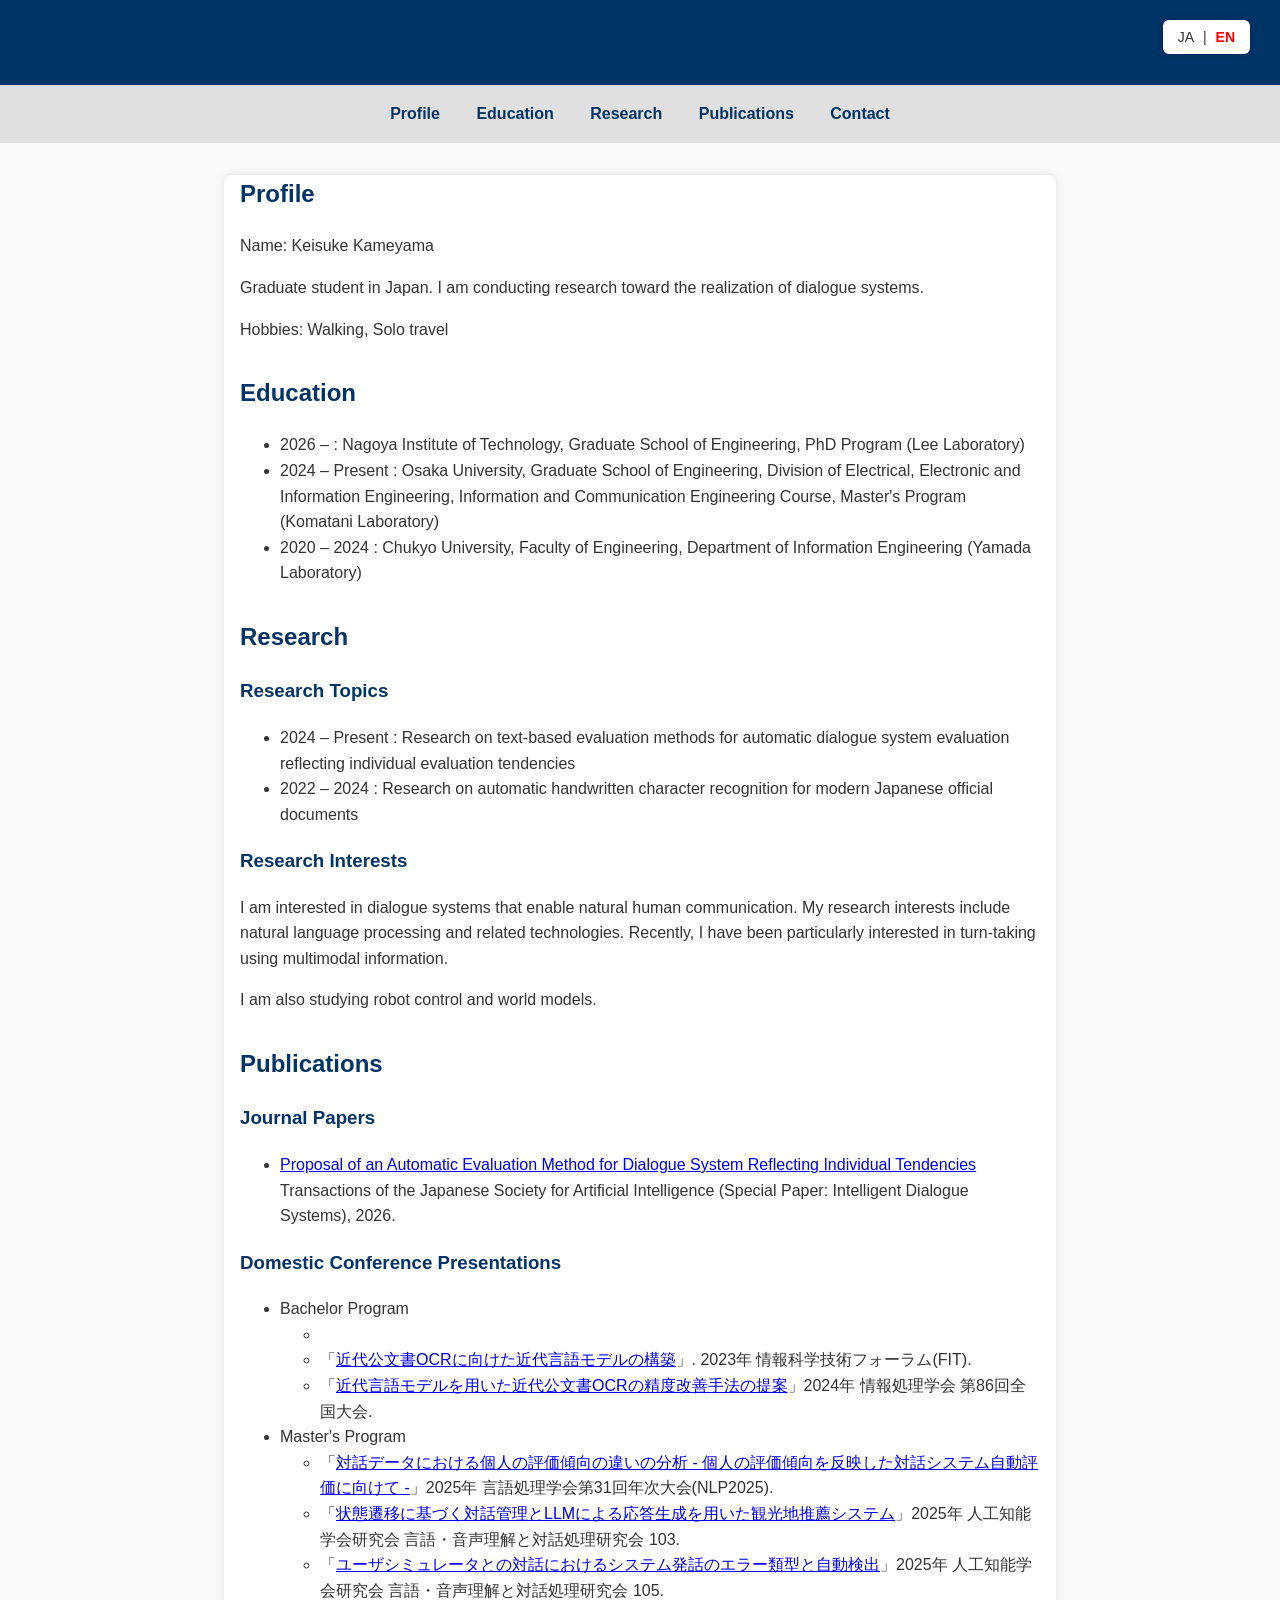
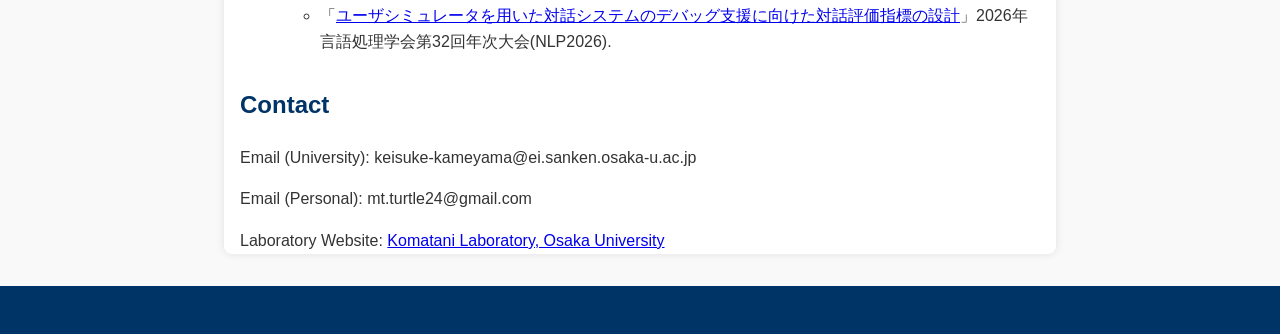
==== index_en.html @ a1673d1d "update and add en page" ====
<!DOCTYPE html>
<html lang="en">
<head>
    <meta charset="UTF-8">
    <meta name="viewport" content="width=device-width, initial-scale=1.0">
    <title>My Page | Keisuke Kameyama</title>
    <link rel="stylesheet" href="style.css">
</head>

<body>
    <div class="lang-switch">
        <a href="index.html">JA</a> |
        <a href="index_en.html" class="active">EN</a>
    </div>

    <header>
        <h1 style="color: white;"></h1>
    </header>

    <nav>
        <ul>
            <li><a href="#profile">Profile</a></li>
            <li><a href="#education">Education</a></li>
            <li><a href="#research">Research</a></li>
            <li><a href="#publications">Publications</a></li>
            <li><a href="#contact">Contact</a></li>
        </ul>
    </nav>

    <main>

        <section id="profile">
            <h2>Profile</h2>
            Name: Keisuke Kameyama
            <p>
            Graduate student in Japan. I am conducting research toward the realization of dialogue systems.
            </p>
            <p>
            Hobbies: Walking, Solo travel
            </p>
        </section>

        <section id="education">
            <h2>Education</h2>
            <ul>
                <li>2026 – : Nagoya Institute of Technology, Graduate School of Engineering, PhD Program (Lee Laboratory)</li>
                <li>2024 – Present : Osaka University, Graduate School of Engineering, Division of Electrical, Electronic and Information Engineering, Information and Communication Engineering Course, Master's Program (Komatani Laboratory)</li>
                <li>2020 – 2024 : Chukyo University, Faculty of Engineering, Department of Information Engineering (Yamada Laboratory)</li>
            </ul>
        </section>
        <section id="research">
            <h2>Research</h2>
                <h3>Research Topics</h3>
                    <ul>
                    <li>2024 – Present : Research on text-based evaluation methods for automatic dialogue system evaluation reflecting individual evaluation tendencies</li>
                    <li>2022 – 2024 : Research on automatic handwritten character recognition for modern Japanese official documents</li>
                    </ul>

            <h3>Research Interests</h3>
                <p>
                    I am interested in dialogue systems that enable natural human communication.
                    My research interests include natural language processing and related technologies.
                    Recently, I have been particularly interested in turn-taking using multimodal information.
                </p>

                <p>
                I am also studying robot control and world models.
                </p>
        </section>

        <section id="publications">
            <h2>Publications</h2>
                <h3>Journal Papers</h3>
                <ul>
                    <li>
                    <a href="https://www.jstage.jst.go.jp/article/tjsai/41/2/41_41-2_IDS26-C/_article">
                    Proposal of an Automatic Evaluation Method for Dialogue System Reflecting Individual Tendencies
                    </a>
                    Transactions of the Japanese Society for Artificial Intelligence (Special Paper: Intelligent Dialogue Systems), 2026.
                    </li>
                </ul>

            <h3>Domestic Conference Presentations</h3>
                <ul>
                    <li>Bachelor Program</li>
                <ul>
                
                <li>
                    <li>「<a href="https://www.ieice.org/publications/conferences/summary.php?id=FIT0000016328&expandable=2&ConfCd=F&session_num=4r&lecture_number=N-014&year=2023&conf_type=F">近代公文書OCRに向けた近代言語モデルの構築</a>」. 2023年 情報科学技術フォーラム(FIT).</li>
                    <li>「<a href="https://ipsj.ixsq.nii.ac.jp/records/237017">近代言語モデルを用いた近代公文書OCRの精度改善手法の提案</a>」2024年 情報処理学会 第86回全国大会.</li>
                </ul>
                <li>Master's Program</li>
                <ul>
                    <li>「<a href="https://www.anlp.jp/proceedings/annual_meeting/2025/pdf_dir/D9-5.pdf">対話データにおける個人の評価傾向の違いの分析 - 個人の評価傾向を反映した対話システム自動評価に向けて -</a>」2025年 言語処理学会第31回年次大会(NLP2025).</li>
                    <li>「<a href="https://cir.nii.ac.jp/crid/1523400466021557376">状態遷移に基づく対話管理とLLMによる応答生成を用いた観光地推薦システム</a>」2025年 人工知能学会研究会 言語・音声理解と対話処理研究会 103.</li>
                    <li>「<a href="https://cir.nii.ac.jp/crid/1390024556298567168">ユーザシミュレータとの対話におけるシステム発話のエラー類型と自動検出</a>」2025年 人工知能学会研究会 言語・音声理解と対話処理研究会 105.</li>
                    <li>「<a href="https://www.anlp.jp/proceedings/annual_meeting/2026/pdf_dir/P5-21.pdf">ユーザシミュレータを用いた対話システムのデバッグ支援に向けた対話評価指標の設計</a>」2026年 言語処理学会第32回年次大会(NLP2026).</li>

                    </ul>

                </ul>

        </section>

        <section id="contact">
            <h2>Contact</h2>

            <p>Email (University): keisuke-kameyama@ei.sanken.osaka-u.ac.jp</p>
            <p>Email (Personal): mt.turtle24@gmail.com</p>

            <p>
            Laboratory Website: <a href="https://www.ei.sanken.osaka-u.ac.jp/" target="_blank">Komatani Laboratory, Osaka University</a>
            </p>
        </section>
    </main>

    <footer>
        <p></p>
    </footer>

</body>
</html>
---- style.css ----
body {
    font-family: 'Helvetica Neue', sans-serif;
    margin: 0;
    padding: 0;
    line-height: 1.6;
    color: #333;
    background-color: #f9f9f9;
}

header {
    background-color: #003366;
    color: white;
    padding: 2rem 1rem;
    text-align: center;
}

nav {
    background-color: #e0e0e0;
    padding: 1rem;
    text-align: center;
}

nav ul {
    list-style: none;
    padding: 0;
    margin: 0;
}

nav ul li {
    display: inline;
    margin: 0 1rem;
}

nav a {
    text-decoration: none;
    color: #003366;
    font-weight: bold;
}

main {
    max-width: 800px;
    margin: 2rem auto;
    padding: 0 1rem;
    background-color: white;
    box-shadow: 0 0 8px rgba(0,0,0,0.1);
    border-radius: 8px;
}

section {
    margin-bottom: 2rem;
}

h1, h2, h3 {
    color: #003366;
}

footer {
    text-align: center;
    padding: 1rem;
    background-color: #003366;
    color: white;
}

.lang-switch{
    position: fixed;
    top: 20px;
    right: 30px;
    font-size: 14px;
    z-index: 1000;

    background-color: white;
    padding: 6px 10px;
    border-radius: 6px;
    box-shadow: 0 0 6px rgba(0,0,0,0.15);
}

.lang-switch a{
    text-decoration: none;
    margin: 0 5px;
    color: #333;
}

.lang-switch a.active{
    color: red;
    font-weight: bold;
}

.lang-switch a:hover{
    text-decoration: underline;
}
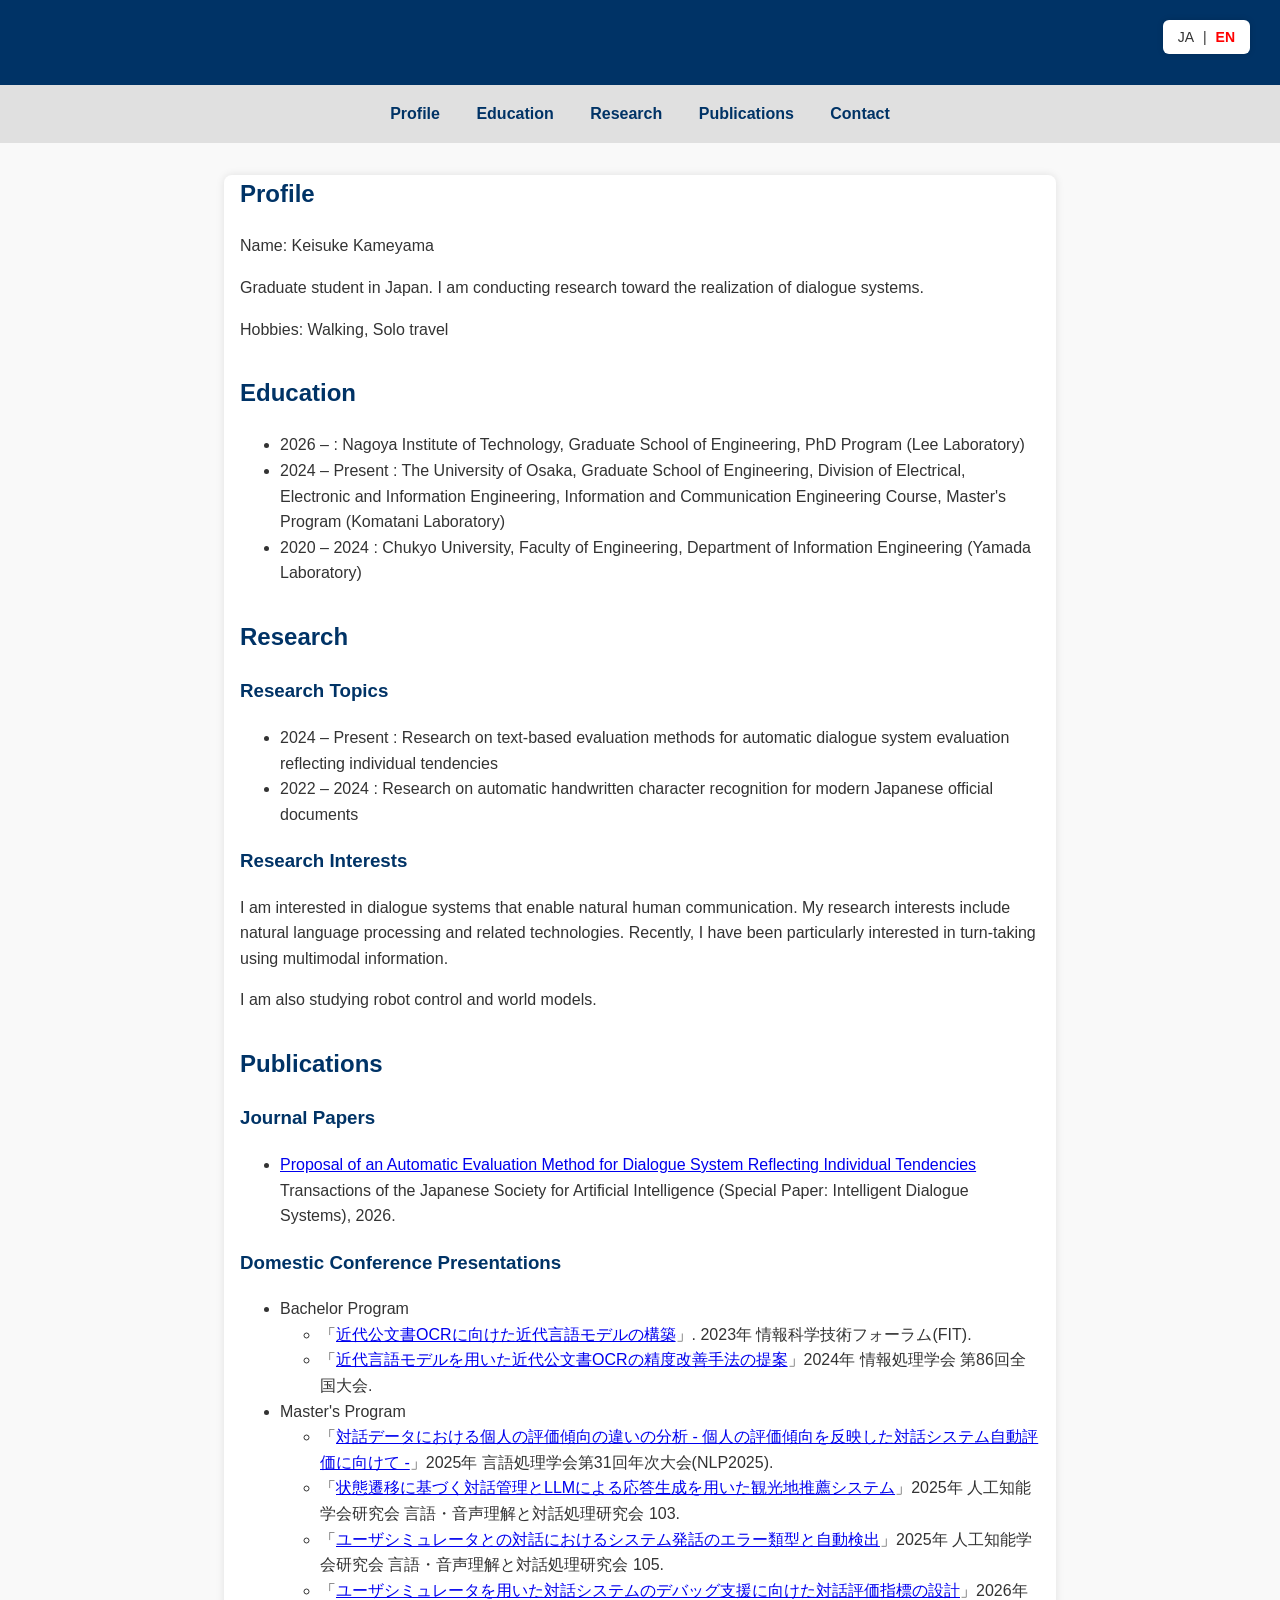
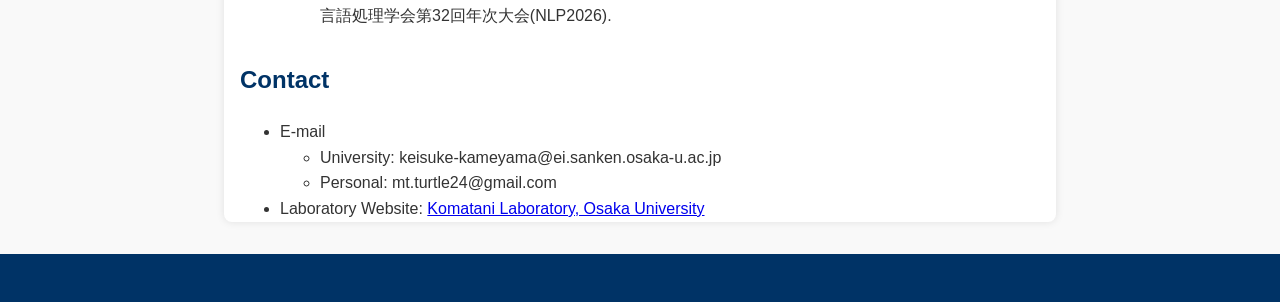
==== commit dbefc35d: "update" ====
--- a/index_en.html
+++ b/index_en.html
@@ -44,7 +44,7 @@
             <h2>Education</h2>
             <ul>
                 <li>2026 – : Nagoya Institute of Technology, Graduate School of Engineering, PhD Program (Lee Laboratory)</li>
-                <li>2024 – Present : Osaka University, Graduate School of Engineering, Division of Electrical, Electronic and Information Engineering, Information and Communication Engineering Course, Master's Program (Komatani Laboratory)</li>
+                <li>2024 – Present : The University of Osaka, Graduate School of Engineering, Division of Electrical, Electronic and Information Engineering, Information and Communication Engineering Course, Master's Program (Komatani Laboratory)</li>
                 <li>2020 – 2024 : Chukyo University, Faculty of Engineering, Department of Information Engineering (Yamada Laboratory)</li>
             </ul>
         </section>
@@ -52,7 +52,7 @@
             <h2>Research</h2>
                 <h3>Research Topics</h3>
                     <ul>
-                    <li>2024 – Present : Research on text-based evaluation methods for automatic dialogue system evaluation reflecting individual evaluation tendencies</li>
+                    <li>2024 – Present : Research on text-based evaluation methods for automatic dialogue system evaluation reflecting individual tendencies</li>
                     <li>2022 – 2024 : Research on automatic handwritten character recognition for modern Japanese official documents</li>
                     </ul>
 
@@ -83,34 +83,34 @@
             <h3>Domestic Conference Presentations</h3>
                 <ul>
                     <li>Bachelor Program</li>
-                <ul>
-                
-                <li>
-                    <li>「<a href="https://www.ieice.org/publications/conferences/summary.php?id=FIT0000016328&expandable=2&ConfCd=F&session_num=4r&lecture_number=N-014&year=2023&conf_type=F">近代公文書OCRに向けた近代言語モデルの構築</a>」. 2023年 情報科学技術フォーラム(FIT).</li>
-                    <li>「<a href="https://ipsj.ixsq.nii.ac.jp/records/237017">近代言語モデルを用いた近代公文書OCRの精度改善手法の提案</a>」2024年 情報処理学会 第86回全国大会.</li>
-                </ul>
-                <li>Master's Program</li>
-                <ul>
-                    <li>「<a href="https://www.anlp.jp/proceedings/annual_meeting/2025/pdf_dir/D9-5.pdf">対話データにおける個人の評価傾向の違いの分析 - 個人の評価傾向を反映した対話システム自動評価に向けて -</a>」2025年 言語処理学会第31回年次大会(NLP2025).</li>
-                    <li>「<a href="https://cir.nii.ac.jp/crid/1523400466021557376">状態遷移に基づく対話管理とLLMによる応答生成を用いた観光地推薦システム</a>」2025年 人工知能学会研究会 言語・音声理解と対話処理研究会 103.</li>
-                    <li>「<a href="https://cir.nii.ac.jp/crid/1390024556298567168">ユーザシミュレータとの対話におけるシステム発話のエラー類型と自動検出</a>」2025年 人工知能学会研究会 言語・音声理解と対話処理研究会 105.</li>
-                    <li>「<a href="https://www.anlp.jp/proceedings/annual_meeting/2026/pdf_dir/P5-21.pdf">ユーザシミュレータを用いた対話システムのデバッグ支援に向けた対話評価指標の設計</a>」2026年 言語処理学会第32回年次大会(NLP2026).</li>
-
+                    <ul>
+                        <li>
+                        「<a href="https://www.ieice.org/publications/conferences/summary.php?id=FIT0000016328&expandable=2&ConfCd=F&session_num=4r&lecture_number=N-014&year=2023&conf_type=F">近代公文書OCRに向けた近代言語モデルの構築</a>」. 2023年 情報科学技術フォーラム(FIT).</li>
+                        <li>「<a href="https://ipsj.ixsq.nii.ac.jp/records/237017">近代言語モデルを用いた近代公文書OCRの精度改善手法の提案</a>」2024年 情報処理学会 第86回全国大会.</li>
                     </ul>
-
+                    <li>Master's Program</li>
+                    <ul>
+                        <li>「<a href="https://www.anlp.jp/proceedings/annual_meeting/2025/pdf_dir/D9-5.pdf">対話データにおける個人の評価傾向の違いの分析 - 個人の評価傾向を反映した対話システム自動評価に向けて -</a>」2025年 言語処理学会第31回年次大会(NLP2025).</li>
+                        <li>「<a href="https://cir.nii.ac.jp/crid/1523400466021557376">状態遷移に基づく対話管理とLLMによる応答生成を用いた観光地推薦システム</a>」2025年 人工知能学会研究会 言語・音声理解と対話処理研究会 103.</li>
+                        <li>「<a href="https://cir.nii.ac.jp/crid/1390024556298567168">ユーザシミュレータとの対話におけるシステム発話のエラー類型と自動検出</a>」2025年 人工知能学会研究会 言語・音声理解と対話処理研究会 105.</li>
+                        <li>「<a href="https://www.anlp.jp/proceedings/annual_meeting/2026/pdf_dir/P5-21.pdf">ユーザシミュレータを用いた対話システムのデバッグ支援に向けた対話評価指標の設計</a>」2026年 言語処理学会第32回年次大会(NLP2026).</li>
+                    </ul>
                 </ul>
 
         </section>
 
         <section id="contact">
             <h2>Contact</h2>
+            <ul>
+                <li>E-mail</li>
+                    <ul>
+                        <li>University: keisuke-kameyama@ei.sanken.osaka-u.ac.jp</li>
+                        <li>Personal: mt.turtle24@gmail.com</li>
+                    </ul>
 
-            <p>Email (University): keisuke-kameyama@ei.sanken.osaka-u.ac.jp</p>
-            <p>Email (Personal): mt.turtle24@gmail.com</p>
-
-            <p>
-            Laboratory Website: <a href="https://www.ei.sanken.osaka-u.ac.jp/" target="_blank">Komatani Laboratory, Osaka University</a>
-            </p>
+                <li>
+                Laboratory Website: <a href="https://www.ei.sanken.osaka-u.ac.jp/en/" target="_blank">Komatani Laboratory, Osaka University</li>
+            </ul>
         </section>
     </main>
 
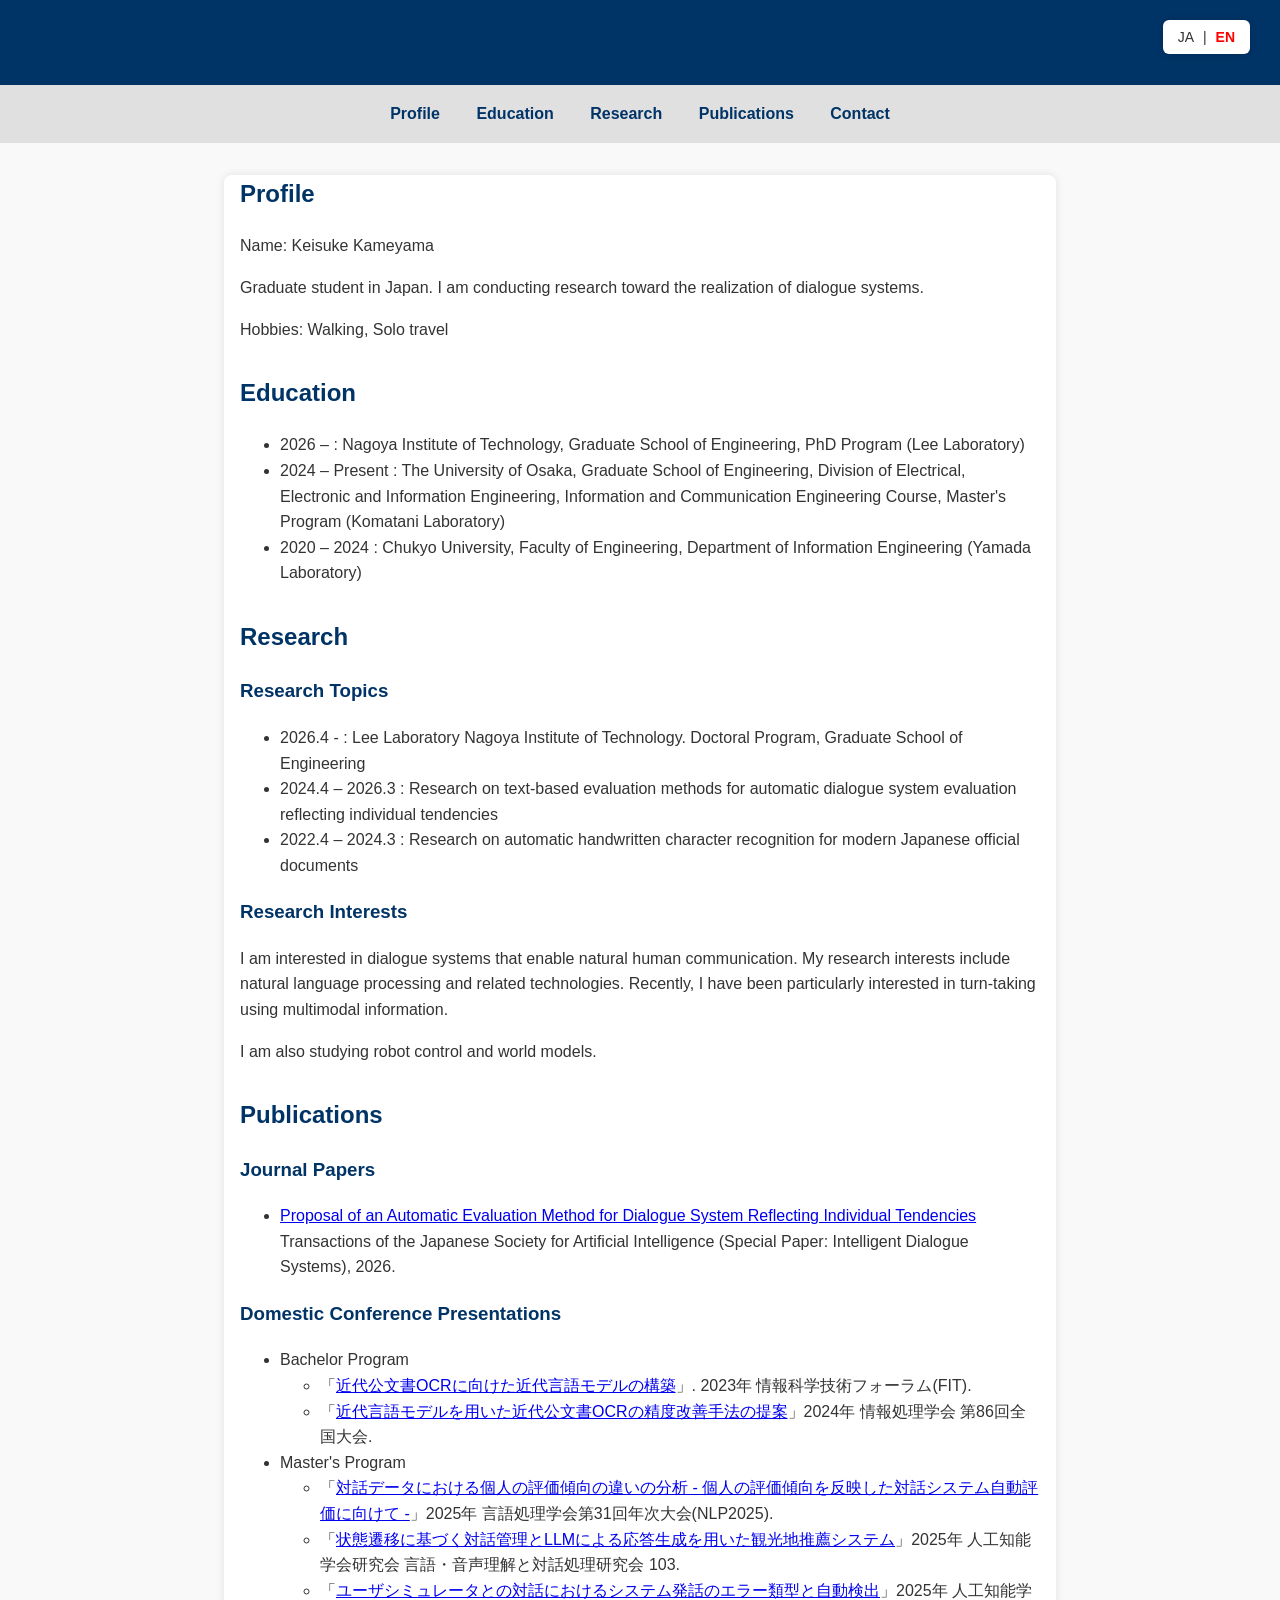
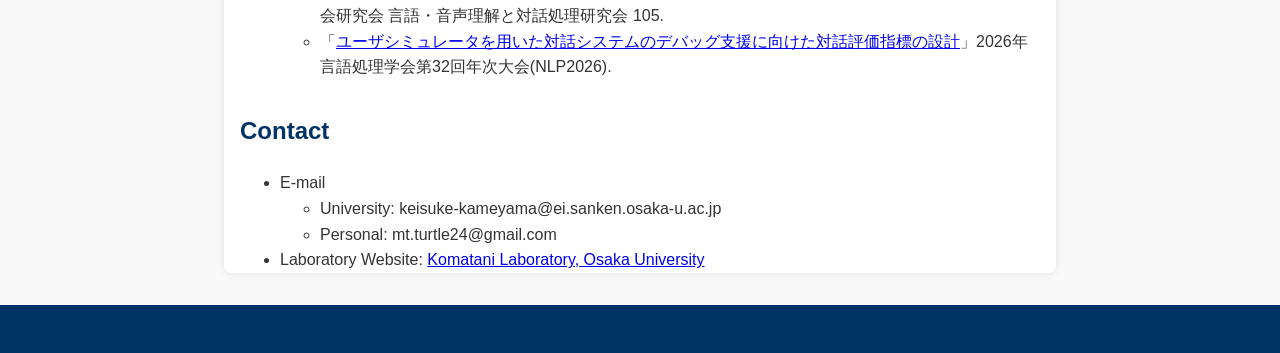
==== commit d708e935: "Update index_en.html" ====
--- a/index_en.html
+++ b/index_en.html
@@ -52,8 +52,9 @@
             <h2>Research</h2>
                 <h3>Research Topics</h3>
                     <ul>
-                    <li>2024 – Present : Research on text-based evaluation methods for automatic dialogue system evaluation reflecting individual tendencies</li>
-                    <li>2022 – 2024 : Research on automatic handwritten character recognition for modern Japanese official documents</li>
+                    <li>2026.4 -        : Lee Laboratory Nagoya Institute of Technology. Doctoral Program, Graduate School of Engineering </li>
+                    <li>2024.4 – 2026.3 : Research on text-based evaluation methods for automatic dialogue system evaluation reflecting individual tendencies</li>
+                    <li>2022.4 – 2024.3 : Research on automatic handwritten character recognition for modern Japanese official documents</li>
                     </ul>
 
             <h3>Research Interests</h3>
@@ -119,4 +120,4 @@
     </footer>
 
 </body>
-</html>+</html>
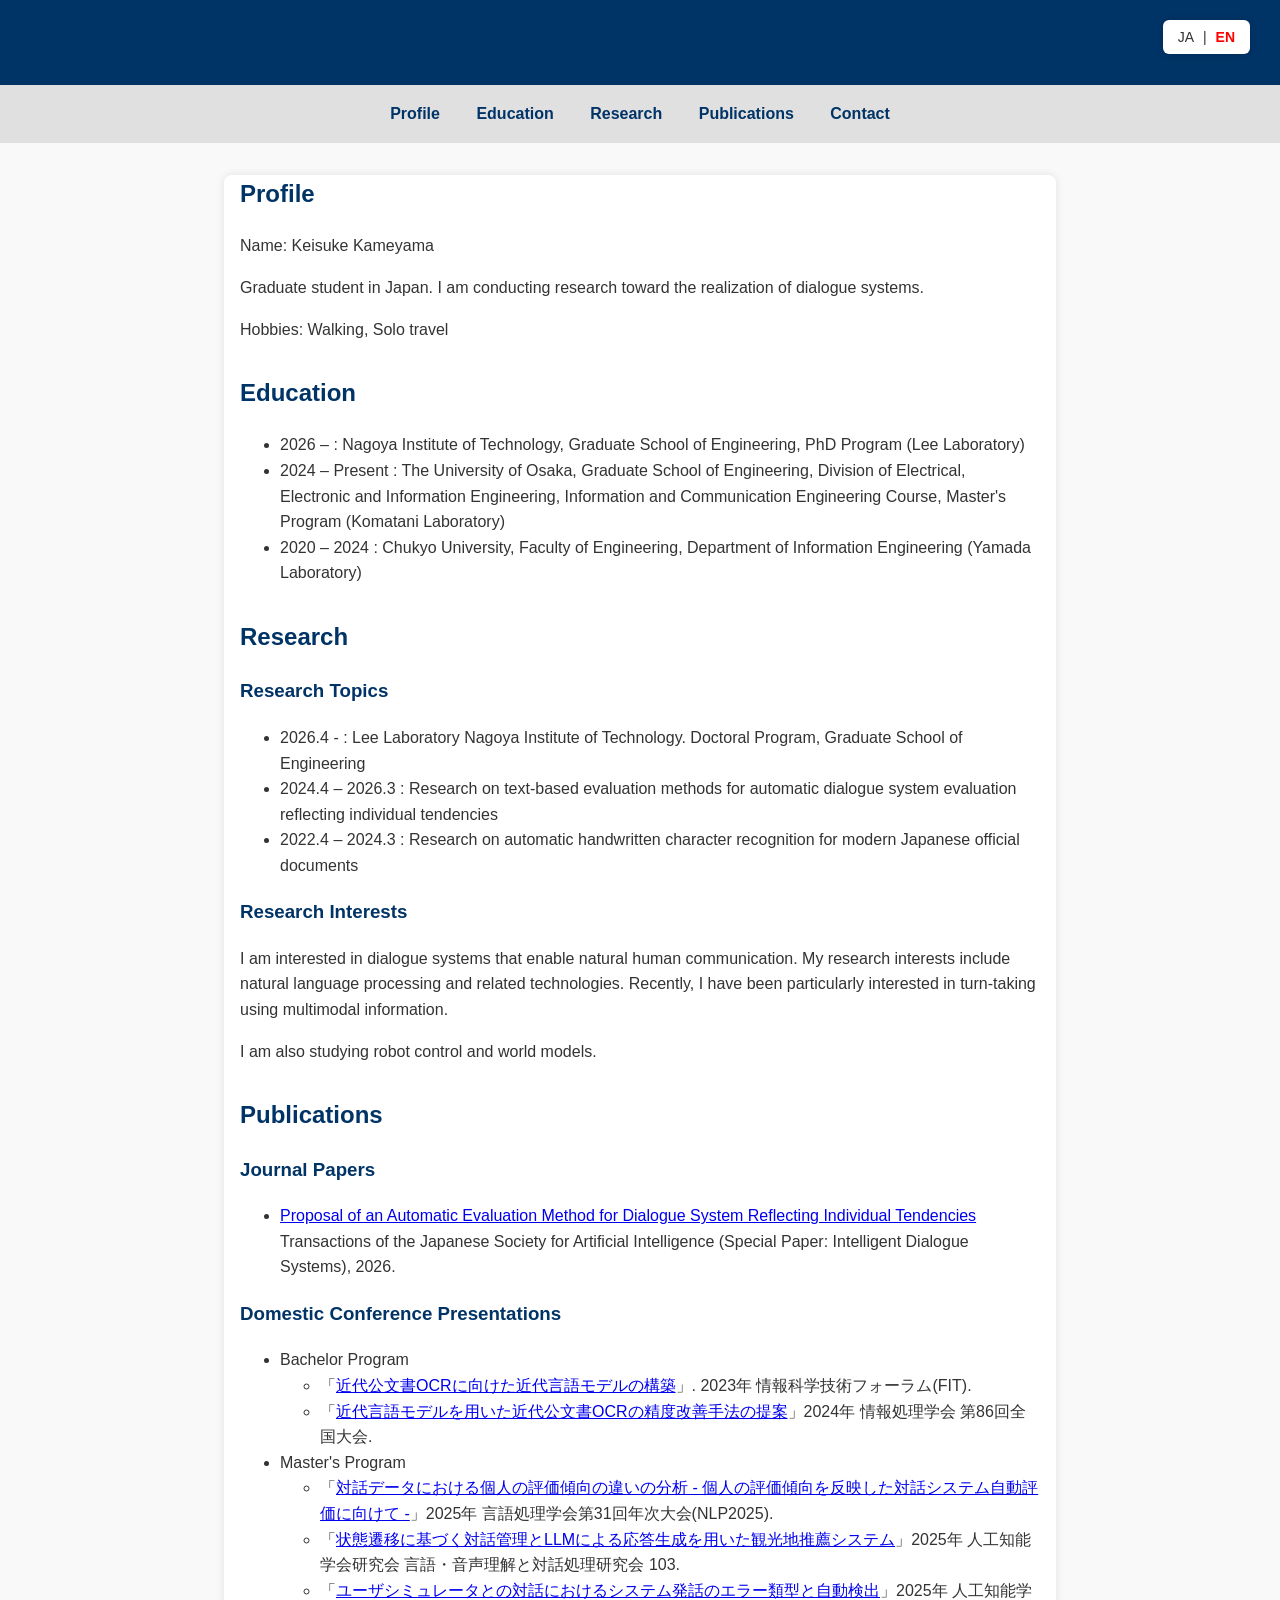
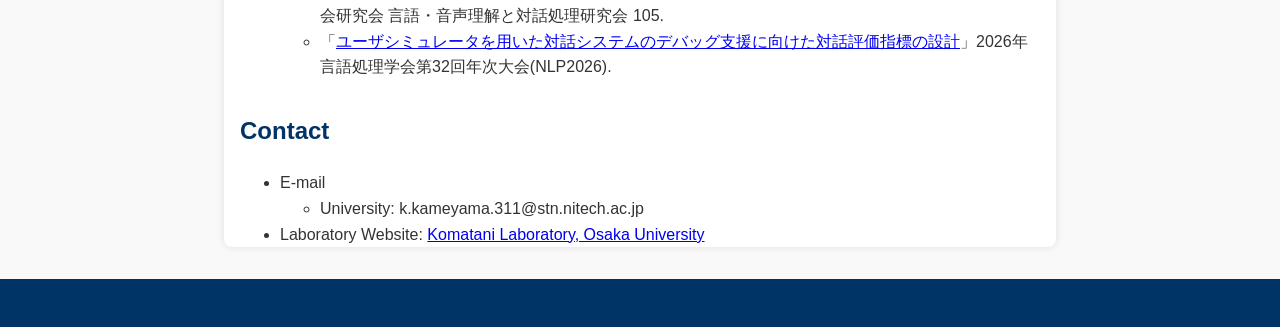
==== commit 4df1e33a: "Update index_en.html" ====
--- a/index_en.html
+++ b/index_en.html
@@ -105,8 +105,8 @@
             <ul>
                 <li>E-mail</li>
                     <ul>
-                        <li>University: keisuke-kameyama@ei.sanken.osaka-u.ac.jp</li>
-                        <li>Personal: mt.turtle24@gmail.com</li>
+                        <li>University: k.kameyama.311@stn.nitech.ac.jp</li>
+                        <!-- <li>Personal: mt.turtle24@gmail.com</li> -->
                     </ul>
 
                 <li>
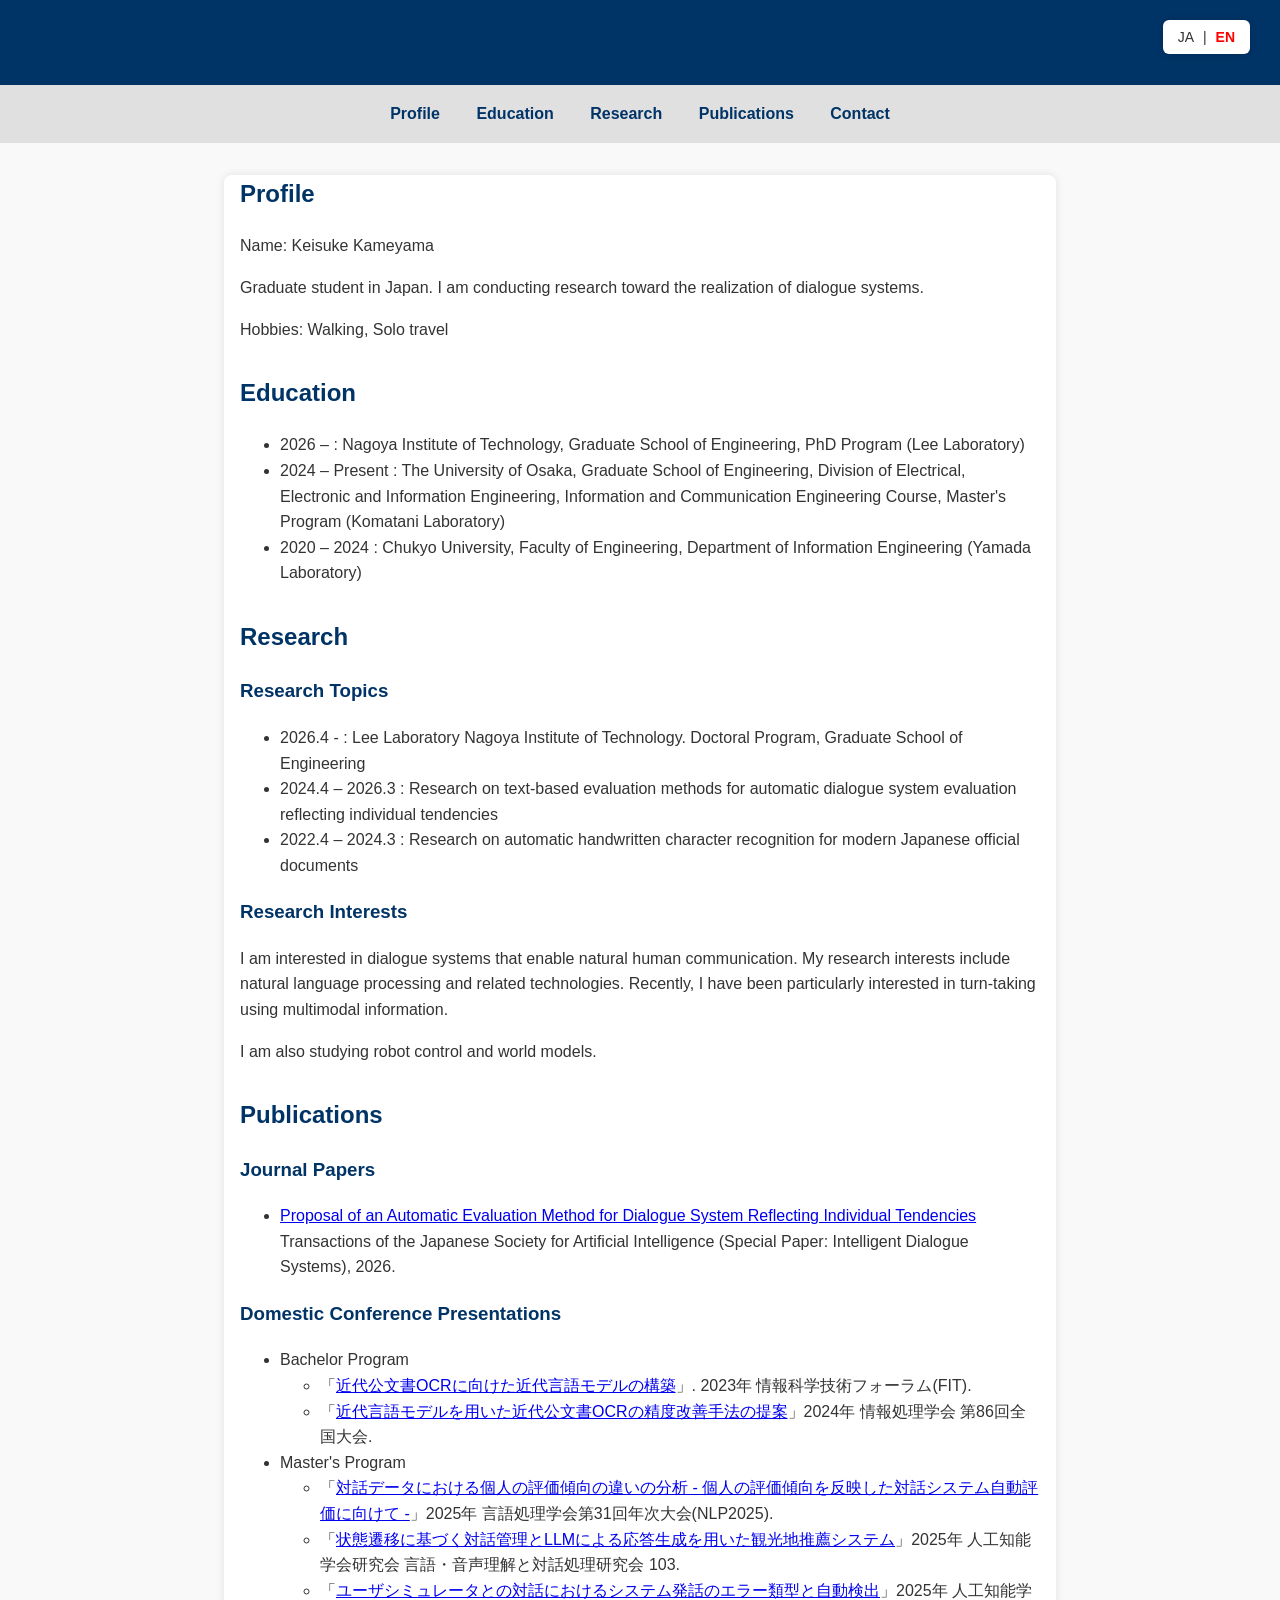
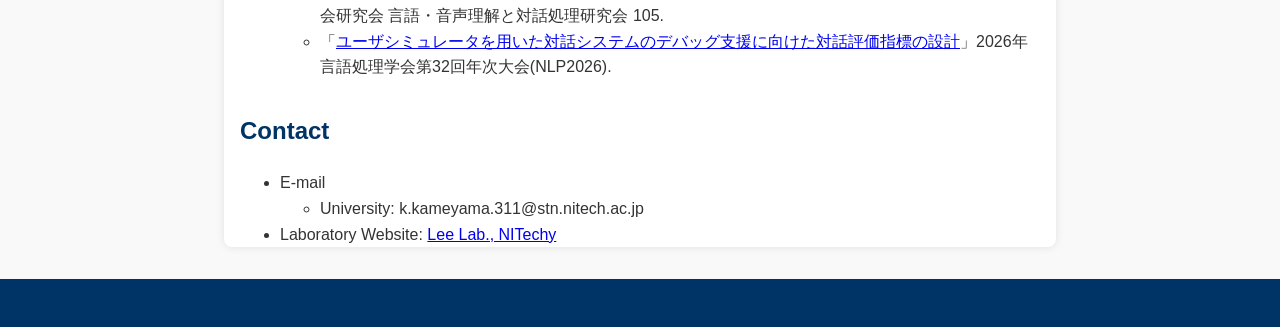
==== commit a6c779f0: "Update index_en.html" ====
--- a/index_en.html
+++ b/index_en.html
@@ -110,7 +110,7 @@
                     </ul>
 
                 <li>
-                Laboratory Website: <a href="https://www.ei.sanken.osaka-u.ac.jp/en/" target="_blank">Komatani Laboratory, Osaka University</li>
+                Laboratory Website: <a href="https://www.slp.nitech.ac.jp/en/" target="_blank">Lee Lab., NITechy</li>
             </ul>
         </section>
     </main>
